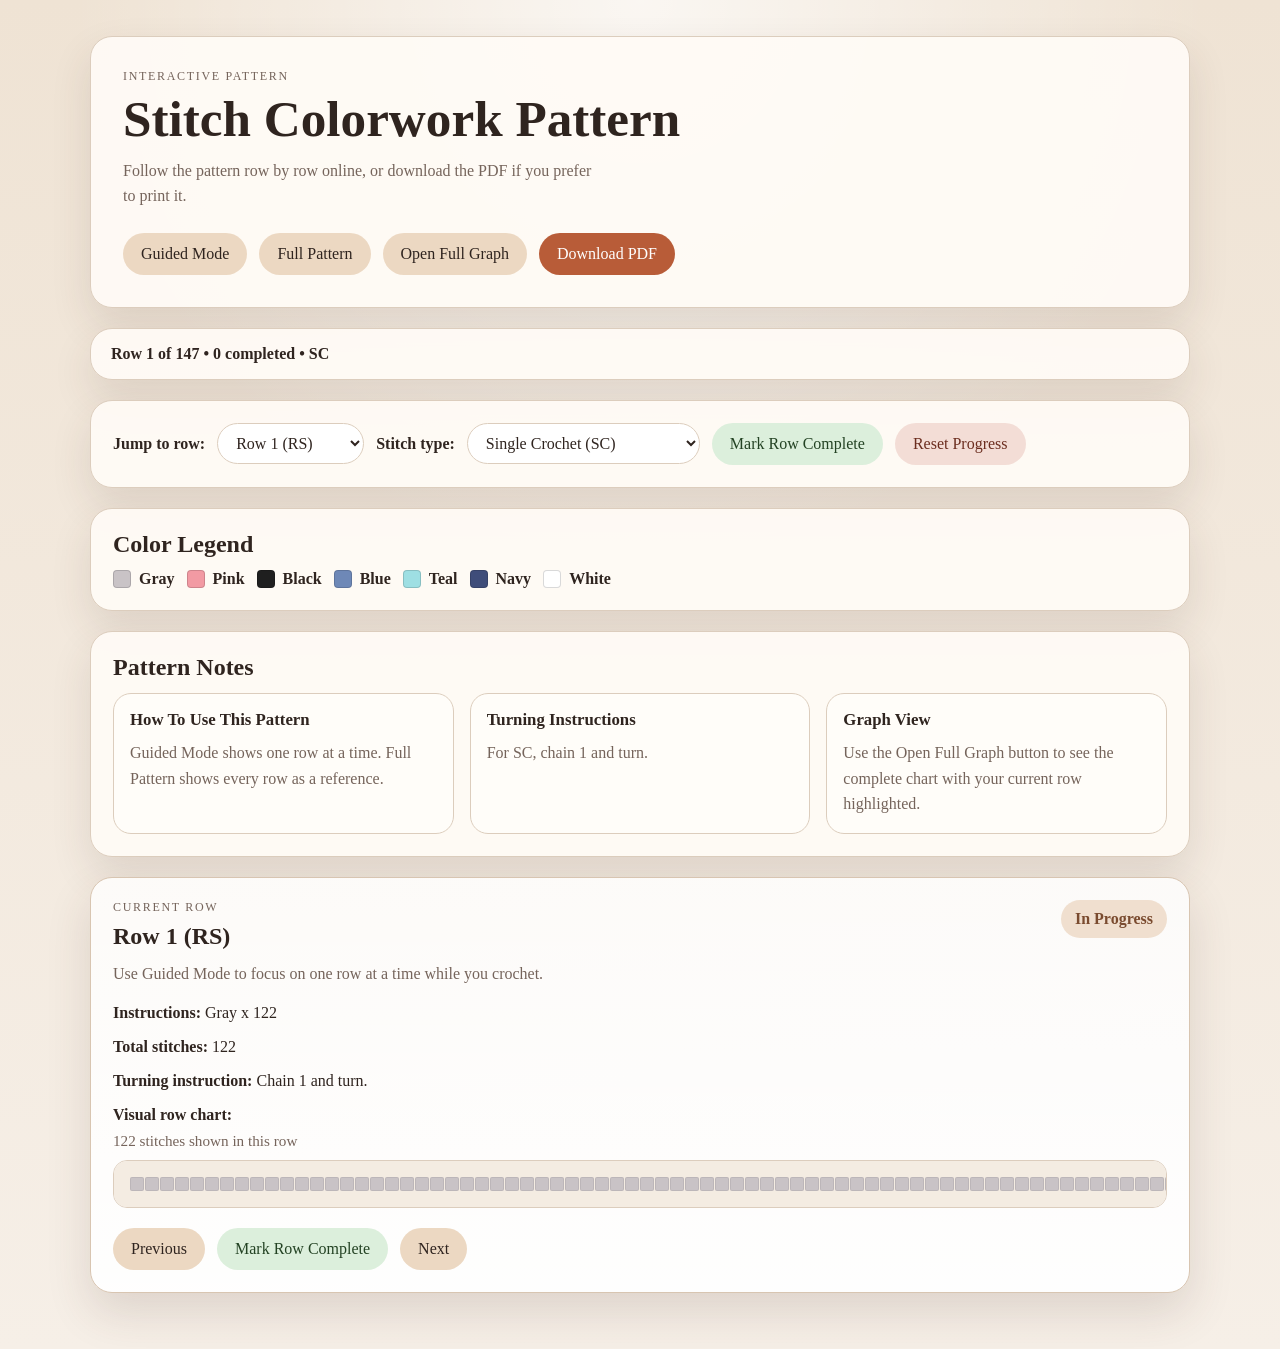
==== index.html @ 8424cd6e "Add files via upload" ====
<!DOCTYPE html>
<html lang="en">
<head>
  <meta charset="UTF-8" />
  <meta name="viewport" content="width=device-width, initial-scale=1.0" />
  <title>Interactive Crochet Pattern</title>
  <link rel="stylesheet" href="styles.css" />
</head>
<body>
  <main class="page">
    <header class="hero">
      <p class="eyebrow">Interactive Pattern</p>
      <h1>Stitch Colorwork Pattern</h1>
      <p class="intro">
        Follow the pattern row by row online, or download the PDF if you prefer
        to print it.
      </p>

      <div class="hero-actions">
        <button type="button" class="mode-button" onclick="setMode('guided')">
          Guided Mode
        </button>
        <button type="button" class="mode-button" onclick="setMode('full')">
          Full Pattern
        </button>
        <button type="button" class="mode-button" onclick="openGraphModal()">
          Open Full Graph
        </button>
        <a class="pdf-button" href="pattern.pdf" download>
          Download PDF
        </a>
      </div>
    </header>

    <section class="status-bar">
      <p id="progressText">Row 1 of 13</p>
    </section>

    <section class="tools-panel">
      <label for="rowSelect">Jump to row:</label>
      <select id="rowSelect" onchange="jumpToRow()"></select>

      <label for="stitchModeSelect">Stitch type:</label>
      <select id="stitchModeSelect" onchange="changeStitchMode()">
        <option value="SC">Single Crochet (SC)</option>
        <option value="HDC">Half Double Crochet (HDC)</option>
      </select>

      <button type="button" class="complete-button" onclick="toggleCompleteRow()">
        Mark Row Complete
      </button>

      <button type="button" class="reset-button" onclick="resetProgress()">
        Reset Progress
      </button>
    </section>

    <section class="legend-panel">
      <h2>Color Legend</h2>
      <div id="legend" class="legend-list"></div>
    </section>

    <section class="notes-panel">
      <h2>Pattern Notes</h2>
      <div class="notes-grid">
        <div class="note-card">
          <h3>How To Use This Pattern</h3>
          <p>Guided Mode shows one row at a time. Full Pattern shows every row as a reference.</p>
        </div>
        <div class="note-card">
          <h3>Turning Instructions</h3>
          <p id="turnInstructionNote">For SC, chain 1 and turn.</p>
        </div>
        <div class="note-card">
          <h3>Graph View</h3>
          <p>Use the Open Full Graph button to see the complete chart with your current row highlighted.</p>
        </div>
      </div>
    </section>

    <section class="current-row-panel">
      <div class="current-row-header">
        <div>
          <p class="current-row-label">Current Row</p>
          <h2 id="currentRowTitle">Row 1</h2>
          <p class="current-row-helper">
            Use Guided Mode to focus on one row at a time while you crochet.
          </p>
        </div>

        <span id="currentRowBadge" class="current-row-badge">In Progress</span>
      </div>

      <p id="currentRowInstructions"></p>
      <p id="currentRowTotal"></p>
      <p id="currentRowDirection"></p>

      <div class="chart-label"><strong>Visual row chart:</strong></div>
      <p id="currentRowStitchSummary" class="stitch-summary"></p>
      <div id="currentRowChart"></div>

      <div class="current-row-actions">
        <button type="button" class="nav-button" onclick="prevRow()">Previous</button>
        <button type="button" class="complete-button" onclick="toggleCompleteRow()">
          Mark Row Complete
        </button>
        <button type="button" class="nav-button" onclick="nextRow()">Next</button>
      </div>
    </section>

    <section class="pattern-section">
      <div class="pattern-section-header">
        <h2>Pattern Rows</h2>
        <p>Use this as your full reference view below.</p>
      </div>
      <section id="pattern" class="pattern-list"></section>
    </section>
  </main>

  <div id="graphModal" class="graph-modal hidden" aria-hidden="true">
    <div class="graph-modal-backdrop" onclick="closeGraphModal()"></div>
    <div class="graph-modal-content">
      <div class="graph-modal-header">
        <div>
          <p class="current-row-label">Full Graph</p>
          <h2>Pattern Chart</h2>
        </div>
        <button type="button" class="graph-close-button" onclick="closeGraphModal()">
          Close
        </button>
      </div>

      <p class="graph-modal-copy">
        The highlighted band shows your current row in the graph.
      </p>

      <div id="graphWrapper" class="graph-wrapper">
        <img
          id="graphImage"
          class="graph-image"
          src="Stitch Pattern graph.png"
          alt="Full crochet graph"
          onload="updateGraphHighlight()"
        />
        <div id="graphHighlight" class="graph-highlight"></div>
      </div>
    </div>
  </div>

  <script src="patterns.js"></script>
<script src="app.js"></script>
</body>
</html>
---- styles.css ----
:root {
  --bg: #f6efe7;
  --surface: rgba(255, 251, 246, 0.94);
  --surface-strong: #fffdf9;
  --surface-soft: #f2e5d7;
  --text: #2f241f;
  --muted: #75645b;
  --border: #dccdbd;
  --accent: #b85c38;
  --accent-dark: #944523;
  --highlight: #ecd8c2;
  --active: #e6f0dc;
  --completed: #dcefdc;
  --warning: #f0dfcf;
  --shadow: 0 18px 40px rgba(76, 52, 39, 0.12);
}

* {
  box-sizing: border-box;
}

body {
  margin: 0;
  color: var(--text);
  font-family: Georgia, "Times New Roman", serif;
  background:
    radial-gradient(circle at top, rgba(255, 255, 255, 0.7), transparent 38%),
    linear-gradient(180deg, #efe3d4 0%, var(--bg) 100%);
}

.page {
  width: min(1100px, calc(100% - 32px));
  margin: 36px auto 56px;
}

.hero,
.status-bar,
.tools-panel,
.legend-panel,
.notes-panel,
.current-row-panel,
.pattern-section {
  background: var(--surface);
  border: 1px solid var(--border);
  border-radius: 22px;
  box-shadow: var(--shadow);
}

.hero {
  padding: 32px;
  margin-bottom: 20px;
}

.eyebrow {
  margin: 0 0 8px;
  text-transform: uppercase;
  letter-spacing: 0.14em;
  font-size: 0.75rem;
  color: var(--muted);
}

.hero h1 {
  margin: 0 0 12px;
  font-size: clamp(2rem, 4vw, 3.25rem);
  line-height: 1.05;
}

.intro {
  max-width: 60ch;
  margin: 0;
  color: var(--muted);
  line-height: 1.6;
}

.hero-actions,
.controls,
.current-row-actions,
.legend-list,
.notes-grid {
  display: flex;
  flex-wrap: wrap;
  gap: 12px;
}

.hero-actions {
  margin-top: 24px;
}

.mode-button,
.nav-button,
.pdf-button,
.complete-button,
.reset-button {
  border: 0;
  border-radius: 999px;
  padding: 12px 18px;
  font: inherit;
  cursor: pointer;
  text-decoration: none;
  transition: transform 160ms ease, background-color 160ms ease, box-shadow 160ms ease;
}

.mode-button,
.nav-button {
  background: var(--highlight);
  color: var(--text);
}

.complete-button {
  background: var(--completed);
  color: #234223;
}

.reset-button {
  background: #f3ddd6;
  color: #6b2d1f;
}

.pdf-button {
  background: var(--accent);
  color: white;
}

.mode-button:hover,
.nav-button:hover,
.complete-button:hover,
.reset-button:hover,
.pdf-button:hover {
  transform: translateY(-1px);
  box-shadow: 0 8px 18px rgba(76, 52, 39, 0.12);
}

.pdf-button:hover {
  background: var(--accent-dark);
}

.status-bar {
  padding: 16px 20px;
  margin-bottom: 20px;
}

.status-bar p {
  margin: 0;
  font-weight: 700;
}

.tools-panel,
.legend-panel,
.notes-panel,
.current-row-panel,
.pattern-section {
  padding: 22px;
  margin-bottom: 20px;
}

.tools-panel {
  display: flex;
  align-items: center;
  flex-wrap: wrap;
  gap: 12px;
}

.tools-panel label {
  font-weight: 700;
}

.tools-panel select {
  border: 1px solid var(--border);
  border-radius: 999px;
  padding: 10px 14px;
  font: inherit;
  background: white;
  color: var(--text);
}

.legend-panel h2,
.notes-panel h2,
.pattern-section-header h2,
.current-row-header h2 {
  margin: 0 0 12px;
}

.legend-item {
  display: inline-flex;
  align-items: center;
  gap: 8px;
  font-weight: 600;
}

.legend-swatch {
  width: 18px;
  height: 18px;
  border-radius: 4px;
  border: 1px solid rgba(0, 0, 0, 0.15);
  display: inline-block;
}

.notes-grid {
  gap: 16px;
}

.note-card {
  flex: 1 1 220px;
  background: var(--surface-strong);
  border: 1px solid var(--border);
  border-radius: 18px;
  padding: 16px;
}

.note-card h3 {
  margin: 0 0 10px;
  font-size: 1.05rem;
}

.note-card p {
  margin: 0;
  color: var(--muted);
  line-height: 1.6;
}

.current-row-panel {
  background:
    linear-gradient(180deg, rgba(255, 255, 255, 0.75), rgba(255, 255, 255, 0.95)),
    linear-gradient(135deg, #f7efe5 0%, #f3ede8 100%);
  border: 1px solid #d8c5b1;
  box-shadow: 0 20px 45px rgba(76, 52, 39, 0.14);
}

.current-row-header {
  display: flex;
  justify-content: space-between;
  align-items: flex-start;
  gap: 16px;
  margin-bottom: 18px;
}

.current-row-label {
  margin: 0 0 8px;
  text-transform: uppercase;
  letter-spacing: 0.14em;
  font-size: 0.75rem;
  color: var(--muted);
}

.current-row-helper {
  margin: 6px 0 0;
  color: var(--muted);
  line-height: 1.5;
}

.current-row-badge {
  display: inline-flex;
  align-items: center;
  justify-content: center;
  padding: 10px 14px;
  border-radius: 999px;
  background: var(--warning);
  color: #7a4b2f;
  font-weight: 700;
  white-space: nowrap;
}

.current-row-badge.completed {
  background: var(--completed);
  color: #234223;
}

.chart-label {
  margin-top: 14px;
  margin-bottom: 8px;
}

.stitch-summary {
  margin: 0 0 10px;
  color: var(--muted);
  font-size: 0.95rem;
}

.stitch-chart {
  display: flex;
  flex-wrap: nowrap;
  gap: 1px;
  padding: 12px;
  background: #f4ece2;
  border: 1px solid var(--border);
  border-radius: 14px;
  overflow-x: auto;
  overflow-y: hidden;
}

.stitch-cell {
  flex: 0 0 12px;
  width: 12px;
  height: 12px;
  border-radius: 2px;
  border: 1px solid rgba(47, 36, 31, 0.08);
}

.current-row-panel .stitch-chart {
  padding: 16px;
}

.current-row-panel .stitch-cell {
  flex: 0 0 14px;
  width: 14px;
  height: 14px;
}

.current-row-actions {
  margin-top: 20px;
}

.pattern-section-header {
  margin-bottom: 18px;
}

.pattern-section-header p {
  margin: 8px 0 0;
  color: var(--muted);
}

.pattern-list {
  padding: 0;
}

.row {
  background: var(--surface-strong);
  border: 1px solid var(--border);
  border-radius: 18px;
  padding: 18px;
  margin-bottom: 14px;
}

.row:last-child {
  margin-bottom: 0;
}

.row.active {
  background: var(--active);
}

.row.completed {
  border-left: 6px solid #7cab7d;
}

.row h3 {
  margin: 0 0 10px;
  font-size: 1.15rem;
}

.row p {
  margin: 6px 0;
  line-height: 1.5;
}

@media (max-width: 640px) {
  .page {
    width: min(100% - 20px, 1100px);
    margin: 20px auto 32px;
  }

  .hero,
  .status-bar,
  .tools-panel,
  .legend-panel,
  .notes-panel,
  .current-row-panel,
  .pattern-section {
    border-radius: 18px;
  }

  .hero,
  .tools-panel,
  .legend-panel,
  .notes-panel,
  .current-row-panel,
  .pattern-section {
    padding: 18px;
  }

  .current-row-header {
    flex-direction: column;
    align-items: stretch;
  }

  .current-row-badge {
    width: fit-content;
  }

  .mode-button,
  .nav-button,
  .pdf-button,
  .complete-button,
  .reset-button,
  .tools-panel select {
    width: 100%;
    text-align: center;
  }

  .tools-panel {
    align-items: stretch;
  }

  .hero-actions,
  .current-row-actions {
    flex-direction: column;
  }
}
body.modal-open {
  overflow: hidden;
}

.graph-modal.hidden {
  display: none;
}

.graph-modal {
  position: fixed;
  inset: 0;
  z-index: 1000;
}

.graph-modal-backdrop {
  position: absolute;
  inset: 0;
  background: rgba(30, 24, 21, 0.72);
}

.graph-modal-content {
  position: relative;
  width: min(1000px, calc(100% - 32px));
  max-height: calc(100vh - 32px);
  margin: 16px auto;
  padding: 24px;
  overflow: auto;
  background: #fffaf4;
  border: 1px solid var(--border);
  border-radius: 24px;
  box-shadow: 0 24px 60px rgba(0, 0, 0, 0.25);
}

.graph-modal-header {
  display: flex;
  align-items: flex-start;
  justify-content: space-between;
  gap: 16px;
  margin-bottom: 12px;
}

.graph-modal-header h2 {
  margin: 0;
}

.graph-modal-copy {
  margin: 0 0 18px;
  color: var(--muted);
}

.graph-close-button {
  border: 0;
  border-radius: 999px;
  padding: 10px 16px;
  font: inherit;
  background: var(--highlight);
  color: var(--text);
  cursor: pointer;
}

.graph-wrapper {
  position: relative;
  width: 100%;
  overflow: auto;
  background: white;
  border: 1px solid var(--border);
  border-radius: 18px;
  padding: 12px;
}

.graph-image {
  display: block;
  width: 100%;
  height: auto;
}

.graph-highlight {
  position: absolute;
  left: 12px;
  right: 12px;
  display: none;
  border: 2px solid rgba(184, 92, 56, 0.95);
  background: rgba(184, 92, 56, 0.16);
  box-shadow: inset 0 0 0 1px rgba(255, 255, 255, 0.6);
  pointer-events: none;
}

@media (max-width: 640px) {
  .graph-modal-content {
    width: calc(100% - 16px);
    margin: 8px auto;
    padding: 16px;
    border-radius: 18px;
  }

  .graph-modal-header {
    flex-direction: column;
    align-items: stretch;
  }

  .graph-close-button {
    width: 100%;
  }
}
.graph-highlight {
  position: absolute;
  left: 12px;
  right: 12px;
  display: none;
  border: 2px solid rgba(184, 92, 56, 0.9);
  background: rgba(184, 92, 56, 0.12);
  box-shadow:
    inset 0 0 0 1px rgba(255, 255, 255, 0.6),
    0 0 18px rgba(184, 92, 56, 0.18);
  border-radius: 6px;
  pointer-events: none;
}
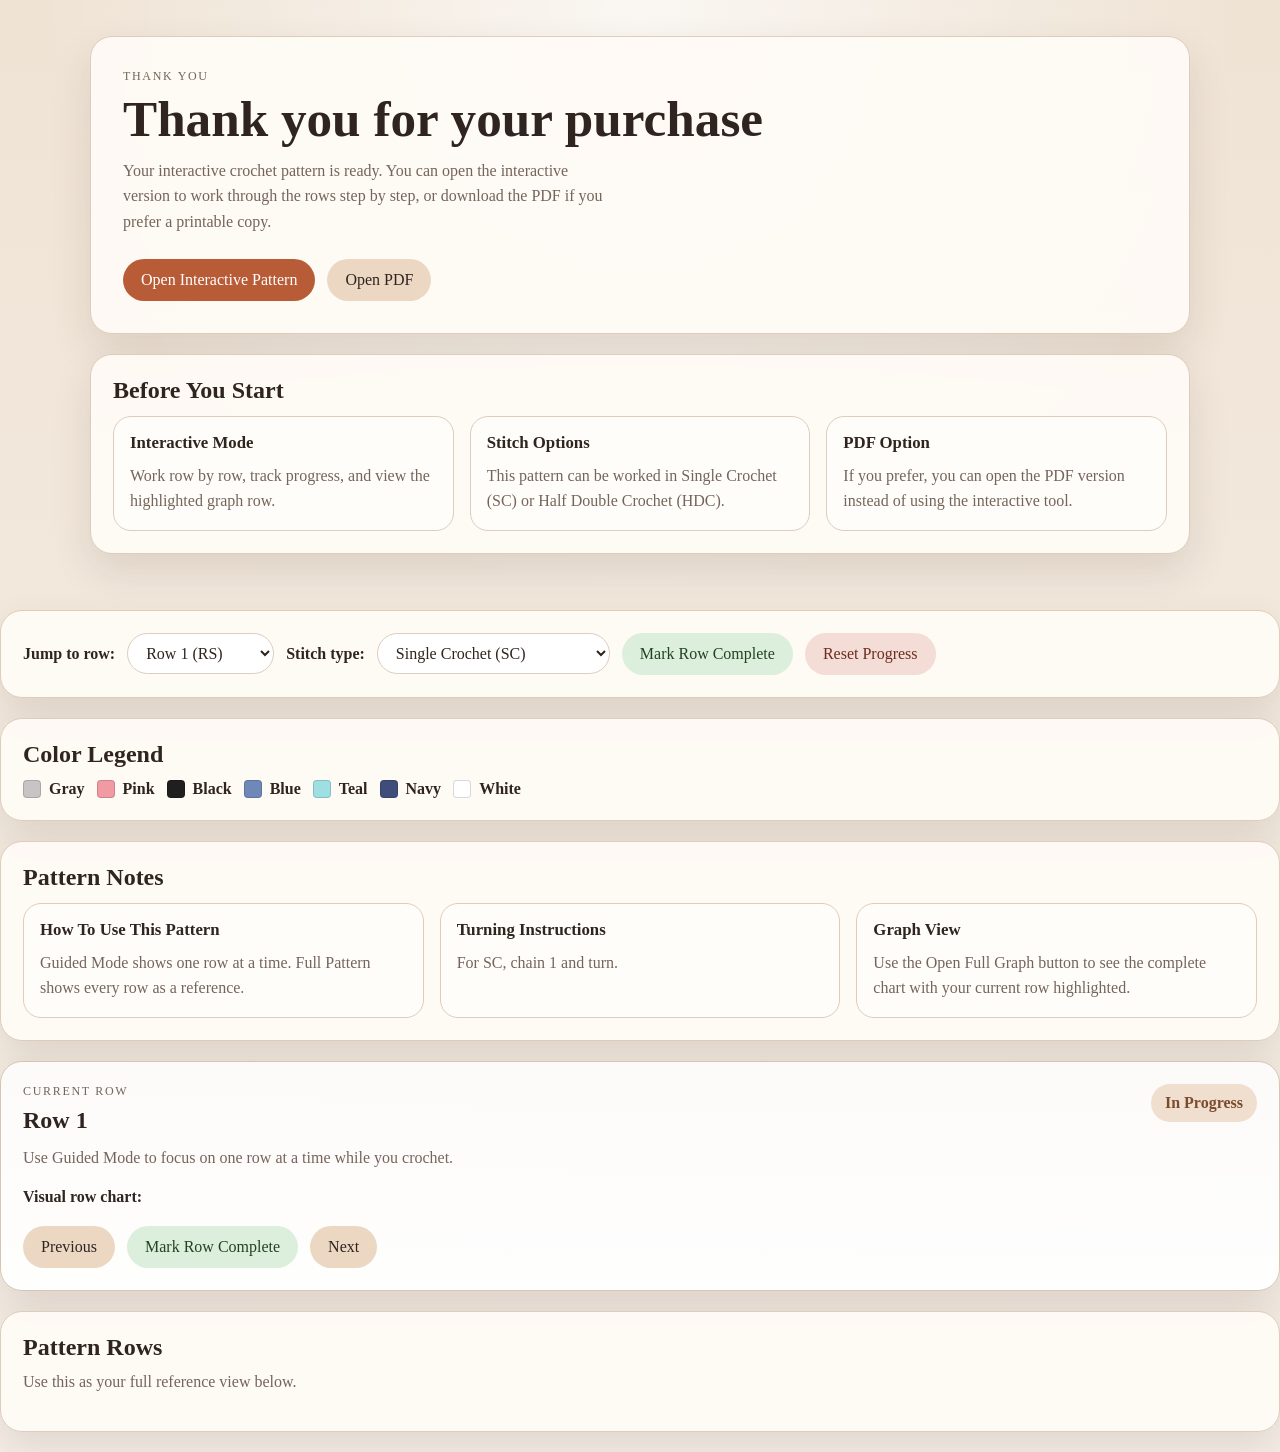
==== commit e17840eb: "index.html" ====
--- a/index.html
+++ b/index.html
@@ -3,37 +3,53 @@
 <head>
   <meta charset="UTF-8" />
   <meta name="viewport" content="width=device-width, initial-scale=1.0" />
-  <title>Interactive Crochet Pattern</title>
+  <title>Welcome to Your Pattern</title>
   <link rel="stylesheet" href="styles.css" />
 </head>
 <body>
-  <main class="page">
-    <header class="hero">
-      <p class="eyebrow">Interactive Pattern</p>
-      <h1>Stitch Colorwork Pattern</h1>
+  <main class="page landing-page">
+    <section class="hero landing-hero">
+      <p class="eyebrow">Thank You</p>
+      <h1>Thank you for your purchase</h1>
       <p class="intro">
-        Follow the pattern row by row online, or download the PDF if you prefer
-        to print it.
+        Your interactive crochet pattern is ready. You can open the interactive
+        version to work through the rows step by step, or download the PDF if
+        you prefer a printable copy.
       </p>
 
       <div class="hero-actions">
-        <button type="button" class="mode-button" onclick="setMode('guided')">
-          Guided Mode
-        </button>
-        <button type="button" class="mode-button" onclick="setMode('full')">
-          Full Pattern
-        </button>
-        <button type="button" class="mode-button" onclick="openGraphModal()">
-          Open Full Graph
-        </button>
-        <a class="pdf-button" href="pattern.pdf" download>
-          Download PDF
+        <a class="pdf-button" href="pattern.html">Open Interactive Pattern</a>
+        <a
+          class="mode-button"
+          href="pattern.pdf"
+          target="_blank"
+          rel="noopener noreferrer"
+        >
+          Open PDF
         </a>
       </div>
-    </header>
+    </section>
 
-    <section class="status-bar">
-      <p id="progressText">Row 1 of 13</p>
+    <section class="notes-panel">
+      <h2>Before You Start</h2>
+      <div class="notes-grid">
+        <div class="note-card">
+          <h3>Interactive Mode</h3>
+          <p>Work row by row, track progress, and view the highlighted graph row.</p>
+        </div>
+        <div class="note-card">
+          <h3>Stitch Options</h3>
+          <p>This pattern can be worked in Single Crochet (SC) or Half Double Crochet (HDC).</p>
+        </div>
+        <div class="note-card">
+          <h3>PDF Option</h3>
+          <p>If you prefer, you can open the PDF version instead of using the interactive tool.</p>
+        </div>
+      </div>
+    </section>
+  </main>
+</body>
+</html>
     </section>
 
     <section class="tools-panel">
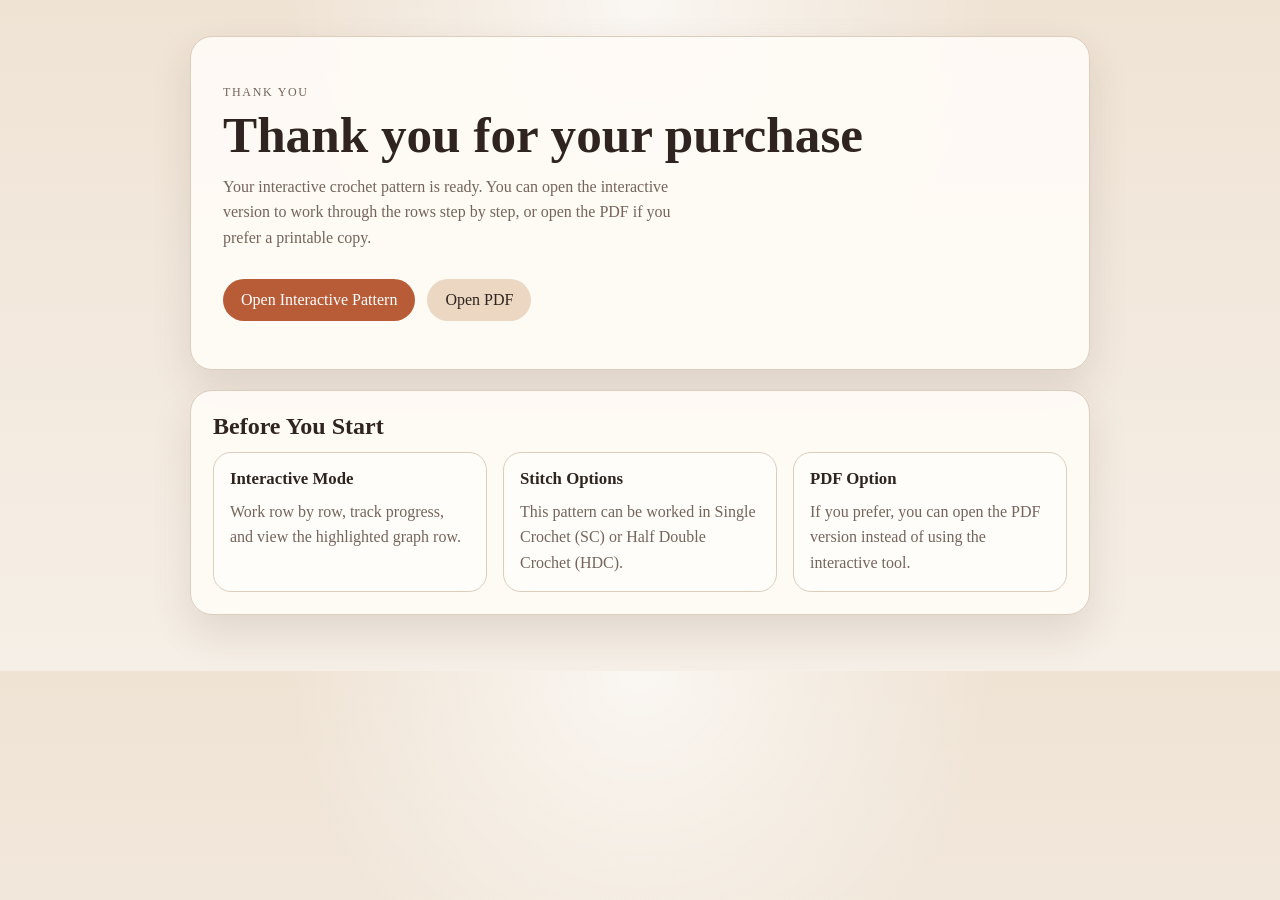
==== commit 514a73f6: "index.html" ====
--- a/index.html
+++ b/index.html
@@ -13,7 +13,7 @@
       <h1>Thank you for your purchase</h1>
       <p class="intro">
         Your interactive crochet pattern is ready. You can open the interactive
-        version to work through the rows step by step, or download the PDF if
+        version to work through the rows step by step, or open the PDF if
         you prefer a printable copy.
       </p>
 
@@ -50,120 +50,3 @@
   </main>
 </body>
 </html>
-    </section>
-
-    <section class="tools-panel">
-      <label for="rowSelect">Jump to row:</label>
-      <select id="rowSelect" onchange="jumpToRow()"></select>
-
-      <label for="stitchModeSelect">Stitch type:</label>
-      <select id="stitchModeSelect" onchange="changeStitchMode()">
-        <option value="SC">Single Crochet (SC)</option>
-        <option value="HDC">Half Double Crochet (HDC)</option>
-      </select>
-
-      <button type="button" class="complete-button" onclick="toggleCompleteRow()">
-        Mark Row Complete
-      </button>
-
-      <button type="button" class="reset-button" onclick="resetProgress()">
-        Reset Progress
-      </button>
-    </section>
-
-    <section class="legend-panel">
-      <h2>Color Legend</h2>
-      <div id="legend" class="legend-list"></div>
-    </section>
-
-    <section class="notes-panel">
-      <h2>Pattern Notes</h2>
-      <div class="notes-grid">
-        <div class="note-card">
-          <h3>How To Use This Pattern</h3>
-          <p>Guided Mode shows one row at a time. Full Pattern shows every row as a reference.</p>
-        </div>
-        <div class="note-card">
-          <h3>Turning Instructions</h3>
-          <p id="turnInstructionNote">For SC, chain 1 and turn.</p>
-        </div>
-        <div class="note-card">
-          <h3>Graph View</h3>
-          <p>Use the Open Full Graph button to see the complete chart with your current row highlighted.</p>
-        </div>
-      </div>
-    </section>
-
-    <section class="current-row-panel">
-      <div class="current-row-header">
-        <div>
-          <p class="current-row-label">Current Row</p>
-          <h2 id="currentRowTitle">Row 1</h2>
-          <p class="current-row-helper">
-            Use Guided Mode to focus on one row at a time while you crochet.
-          </p>
-        </div>
-
-        <span id="currentRowBadge" class="current-row-badge">In Progress</span>
-      </div>
-
-      <p id="currentRowInstructions"></p>
-      <p id="currentRowTotal"></p>
-      <p id="currentRowDirection"></p>
-
-      <div class="chart-label"><strong>Visual row chart:</strong></div>
-      <p id="currentRowStitchSummary" class="stitch-summary"></p>
-      <div id="currentRowChart"></div>
-
-      <div class="current-row-actions">
-        <button type="button" class="nav-button" onclick="prevRow()">Previous</button>
-        <button type="button" class="complete-button" onclick="toggleCompleteRow()">
-          Mark Row Complete
-        </button>
-        <button type="button" class="nav-button" onclick="nextRow()">Next</button>
-      </div>
-    </section>
-
-    <section class="pattern-section">
-      <div class="pattern-section-header">
-        <h2>Pattern Rows</h2>
-        <p>Use this as your full reference view below.</p>
-      </div>
-      <section id="pattern" class="pattern-list"></section>
-    </section>
-  </main>
-
-  <div id="graphModal" class="graph-modal hidden" aria-hidden="true">
-    <div class="graph-modal-backdrop" onclick="closeGraphModal()"></div>
-    <div class="graph-modal-content">
-      <div class="graph-modal-header">
-        <div>
-          <p class="current-row-label">Full Graph</p>
-          <h2>Pattern Chart</h2>
-        </div>
-        <button type="button" class="graph-close-button" onclick="closeGraphModal()">
-          Close
-        </button>
-      </div>
-
-      <p class="graph-modal-copy">
-        The highlighted band shows your current row in the graph.
-      </p>
-
-      <div id="graphWrapper" class="graph-wrapper">
-        <img
-          id="graphImage"
-          class="graph-image"
-          src="Stitch Pattern graph.png"
-          alt="Full crochet graph"
-          onload="updateGraphHighlight()"
-        />
-        <div id="graphHighlight" class="graph-highlight"></div>
-      </div>
-    </div>
-  </div>
-
-  <script src="patterns.js"></script>
-<script src="app.js"></script>
-</body>
-</html>
--- a/styles.css
+++ b/styles.css
@@ -523,3 +523,22 @@
   border-radius: 6px;
   pointer-events: none;
 }
+.landing-page {
+  max-width: 900px;
+}
+
+.landing-hero {
+  text-align: left;
+  padding: 48px 32px;
+}
+
+.landing-hero .hero-actions {
+  margin-top: 28px;
+}
+
+.landing-hero .pdf-button,
+.landing-hero .mode-button {
+  display: inline-flex;
+  align-items: center;
+  justify-content: center;
+}
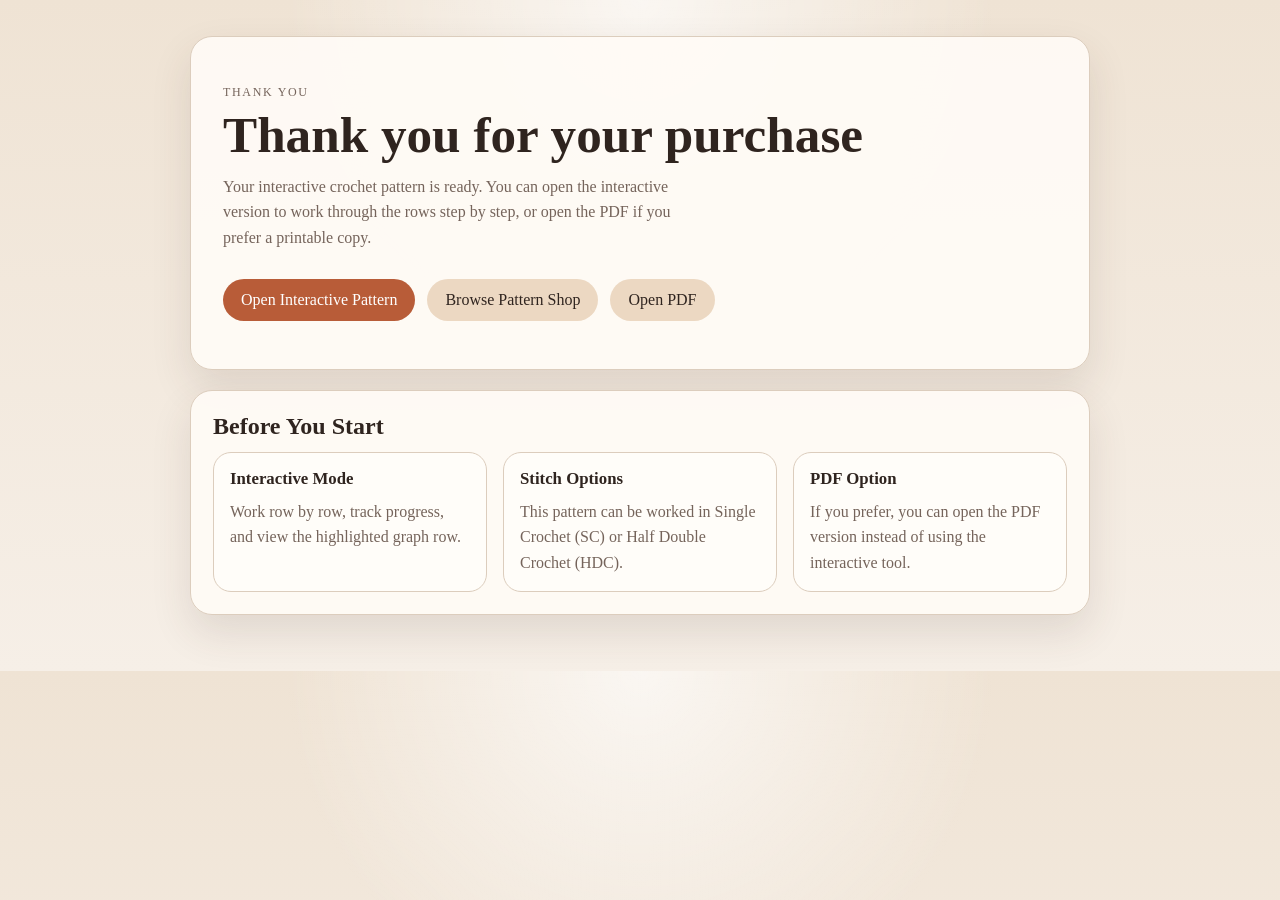
==== commit e720610b: "index.html" ====
--- a/index.html
+++ b/index.html
@@ -18,16 +18,17 @@
       </p>
 
       <div class="hero-actions">
-        <a class="pdf-button" href="pattern.html">Open Interactive Pattern</a>
-        <a
-          class="mode-button"
-          href="pattern.pdf"
-          target="_blank"
-          rel="noopener noreferrer"
-        >
-          Open PDF
-        </a>
-      </div>
+  <a class="pdf-button" href="pattern.html?pattern=stitch-colorwork">Open Interactive Pattern</a>
+  <a class="mode-button" href="shop.html">Browse Pattern Shop</a>
+  <a
+    class="mode-button"
+    href="pattern.pdf"
+    target="_blank"
+    rel="noopener noreferrer"
+  >
+    Open PDF
+  </a>
+</div>
     </section>
 
     <section class="notes-panel">
--- a/styles.css
+++ b/styles.css
@@ -542,3 +542,70 @@
   align-items: center;
   justify-content: center;
 }
+.shop-grid {
+  display: grid;
+  gap: 20px;
+}
+
+.shop-card {
+  display: grid;
+  grid-template-columns: minmax(220px, 320px) 1fr;
+  gap: 20px;
+  background: var(--surface-strong);
+  border: 1px solid var(--border);
+  border-radius: 22px;
+  overflow: hidden;
+}
+
+.shop-card-image {
+  width: 100%;
+  height: 100%;
+  object-fit: cover;
+  background: #f3ece4;
+}
+
+.shop-card-body {
+  padding: 22px;
+}
+
+.shop-card-tag {
+  margin: 0 0 8px;
+  text-transform: uppercase;
+  letter-spacing: 0.12em;
+  font-size: 0.75rem;
+  color: var(--muted);
+}
+
+.shop-card-body h3 {
+  margin: 0 0 10px;
+  font-size: 1.4rem;
+}
+
+.shop-card-body p {
+  margin: 0;
+  color: var(--muted);
+  line-height: 1.6;
+}
+
+.shop-card-actions {
+  display: flex;
+  flex-wrap: wrap;
+  gap: 12px;
+  margin-top: 20px;
+}
+
+@media (max-width: 640px) {
+  .shop-card {
+    grid-template-columns: 1fr;
+  }
+
+  .shop-card-actions {
+    flex-direction: column;
+  }
+
+  .shop-card-actions .pdf-button,
+  .shop-card-actions .mode-button {
+    width: 100%;
+    text-align: center;
+  }
+}
